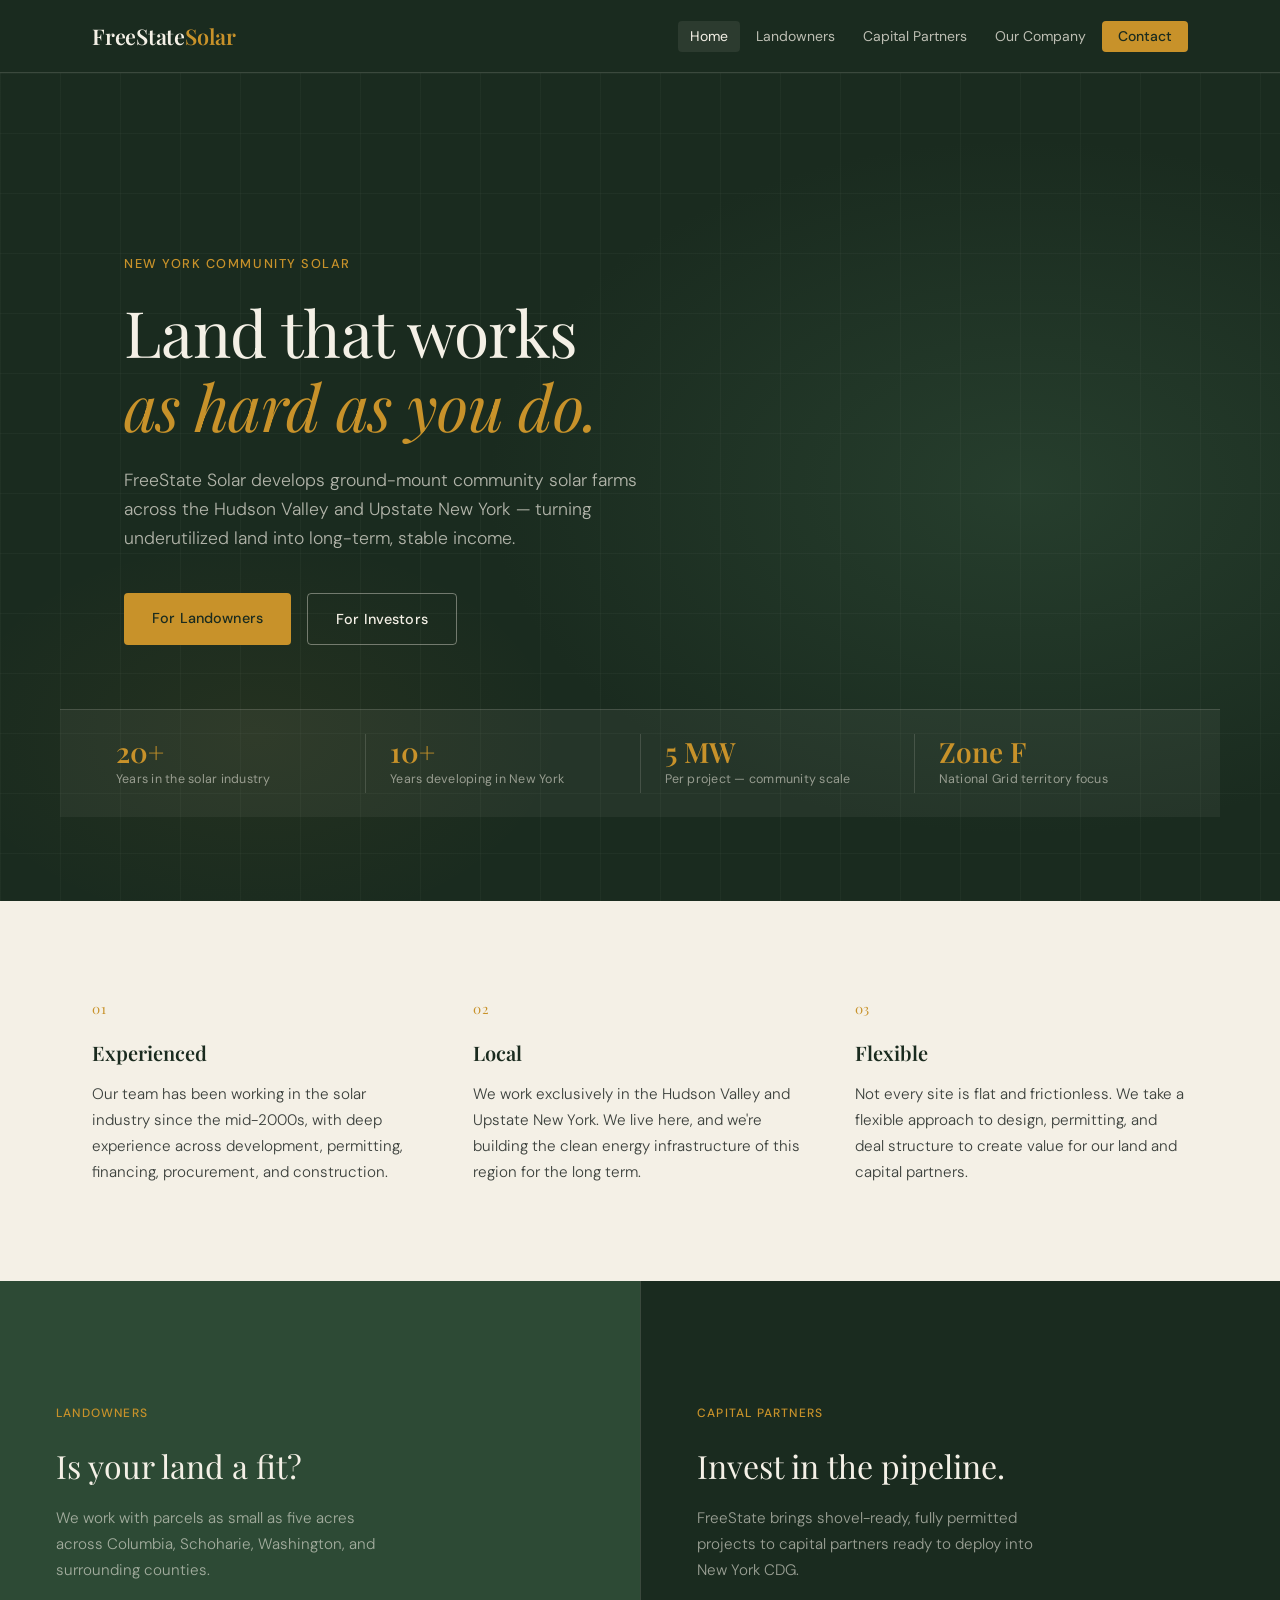
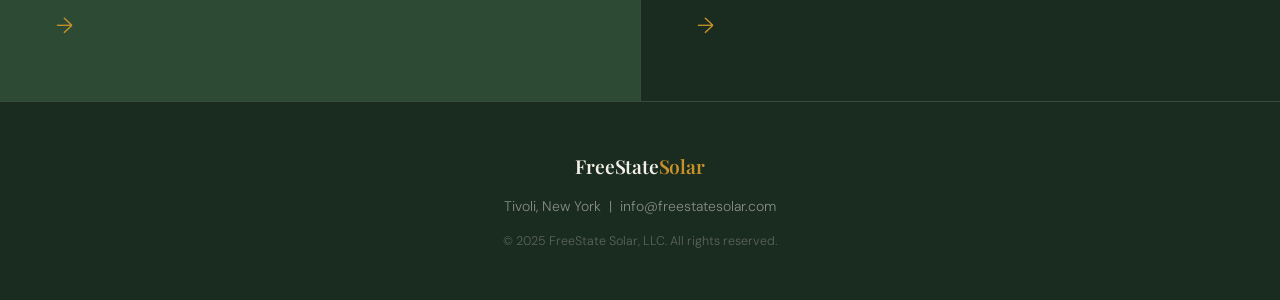
==== index.html @ 4090709e "Add files via upload" ====
<!DOCTYPE html>
<html lang="en">
<head>
  <meta charset="UTF-8">
  <meta name="viewport" content="width=device-width, initial-scale=1.0">
  <title>FreeState Solar — New York Community Solar Developer</title>
  <meta name="description" content="FreeState Solar is a New York community solar developer with two decades of industry experience, working with landowners and capital partners across the Hudson Valley and Upstate New York.">
  <link rel="preconnect" href="https://fonts.googleapis.com">
  <link rel="preconnect" href="https://fonts.gstatic.com" crossorigin>
  <link href="https://fonts.googleapis.com/css2?family=Playfair+Display:ital,wght@0,400;0,600;1,400&family=DM+Sans:wght@300;400;500&display=swap" rel="stylesheet">
  <link rel="stylesheet" href="style.css">
</head>
<body>

  <header class="site-header">
    <nav class="nav">
      <a href="index.html" class="wordmark">FreeState<span>Solar</span></a>
      <button class="nav-toggle" aria-label="Toggle menu">&#9776;</button>
      <ul class="nav-links">
        <li><a href="index.html" class="active">Home</a></li>
        <li><a href="landowners.html">Landowners</a></li>
        <li><a href="capital-partners.html">Capital Partners</a></li>
        <li><a href="company.html">Our Company</a></li>
        <li><a href="contact.html" class="nav-cta">Contact</a></li>
      </ul>
    </nav>
  </header>

  <main>
    <section class="hero">
      <div class="hero-bg"></div>
      <div class="hero-content">
        <p class="hero-eyebrow">New York Community Solar</p>
        <h1>Land that works<br><em>as hard as you do.</em></h1>
        <p class="hero-sub">FreeState Solar develops ground-mount community solar farms across the Hudson Valley and Upstate New York — turning underutilized land into long-term, stable income.</p>
        <div class="hero-actions">
          <a href="landowners.html" class="btn btn-primary">For Landowners</a>
          <a href="capital-partners.html" class="btn btn-ghost">For Investors</a>
        </div>
      </div>
      <div class="hero-stat-bar">
        <div class="stat">
          <span class="stat-num">20+</span>
          <span class="stat-label">Years in the solar industry</span>
        </div>
        <div class="stat-divider"></div>
        <div class="stat">
          <span class="stat-num">10+</span>
          <span class="stat-label">Years developing in New York</span>
        </div>
        <div class="stat-divider"></div>
        <div class="stat">
          <span class="stat-num">5 MW</span>
          <span class="stat-label">Per project — community scale</span>
        </div>
        <div class="stat-divider"></div>
        <div class="stat">
          <span class="stat-num">Zone F</span>
          <span class="stat-label">National Grid territory focus</span>
        </div>
      </div>
    </section>

    <section class="pillars">
      <div class="container">
        <div class="pillar">
          <div class="pillar-num">01</div>
          <h3>Experienced</h3>
          <p>Our team has been working in the solar industry since the mid-2000s, with deep experience across development, permitting, financing, procurement, and construction.</p>
        </div>
        <div class="pillar">
          <div class="pillar-num">02</div>
          <h3>Local</h3>
          <p>We work exclusively in the Hudson Valley and Upstate New York. We live here, and we're building the clean energy infrastructure of this region for the long term.</p>
        </div>
        <div class="pillar">
          <div class="pillar-num">03</div>
          <h3>Flexible</h3>
          <p>Not every site is flat and frictionless. We take a flexible approach to design, permitting, and deal structure to create value for our land and capital partners.</p>
        </div>
      </div>
    </section>

    <section class="split-cta">
      <a href="landowners.html" class="split-panel split-land">
        <div class="split-panel-inner">
          <span class="split-eyebrow">Landowners</span>
          <h2>Is your land a fit?</h2>
          <p>We work with parcels as small as five acres across Columbia, Schoharie, Washington, and surrounding counties.</p>
          <span class="split-arrow">→</span>
        </div>
      </a>
      <a href="capital-partners.html" class="split-panel split-capital">
        <div class="split-panel-inner">
          <span class="split-eyebrow">Capital Partners</span>
          <h2>Invest in the pipeline.</h2>
          <p>FreeState brings shovel-ready, fully permitted projects to capital partners ready to deploy into New York CDG.</p>
          <span class="split-arrow">→</span>
        </div>
      </a>
    </section>
  </main>

  <footer class="site-footer">
    <div class="footer-inner">
      <span class="wordmark">FreeState<span>Solar</span></span>
      <p>Tivoli, New York &nbsp;|&nbsp; <a href="mailto:info@freestatesolar.com">info@freestatesolar.com</a></p>
      <p class="footer-copy">&copy; 2025 FreeState Solar, LLC. All rights reserved.</p>
    </div>
  </footer>

  <script src="nav.js"></script>
</body>
</html>
---- style.css ----
/* =============================================
   FreeState Solar — style.css
   Aesthetic: refined land-editorial
   Palette: deep field green / warm off-white / amber accent
   Typography: Playfair Display (display) + DM Sans (body)
   ============================================= */

:root {
  --green-deep:    #1a2b1f;
  --green-mid:     #2d4a35;
  --green-light:   #3d6147;
  --amber:         #c8922a;
  --amber-light:   #e0a83d;
  --cream:         #f4f0e6;
  --cream-warm:    #ede8da;
  --white:         #fafaf7;
  --text-dark:     #1a1f1b;
  --text-mid:      #3a3f3b;
  --text-muted:    #6b7169;
  --border:        rgba(26,43,31,0.12);
  --border-light:  rgba(244,240,230,0.15);

  --font-display:  'Playfair Display', Georgia, serif;
  --font-body:     'DM Sans', system-ui, sans-serif;

  --max-w:         1160px;
  --max-w-narrow:  720px;
  --nav-h:         72px;
}

*, *::before, *::after { box-sizing: border-box; margin: 0; padding: 0; }

html { scroll-behavior: smooth; }

body {
  font-family: var(--font-body);
  font-weight: 300;
  color: var(--text-dark);
  background: var(--white);
  line-height: 1.7;
  -webkit-font-smoothing: antialiased;
}

/* ── Typography ── */
h1 {
  font-family: var(--font-display);
  font-size: clamp(2.4rem, 5vw, 4rem);
  font-weight: 400;
  line-height: 1.15;
  color: var(--green-deep);
  letter-spacing: -0.01em;
}
h1 em { font-style: italic; color: var(--amber); }

h2 {
  font-family: var(--font-display);
  font-size: clamp(1.6rem, 3vw, 2.4rem);
  font-weight: 400;
  color: var(--green-deep);
  margin-bottom: 1rem;
}

h3 {
  font-family: var(--font-display);
  font-size: 1.25rem;
  font-weight: 600;
  color: var(--green-deep);
  margin-bottom: 0.5rem;
}

h4 {
  font-family: var(--font-body);
  font-size: 0.95rem;
  font-weight: 500;
  text-transform: uppercase;
  letter-spacing: 0.08em;
  color: var(--green-deep);
  margin-bottom: 0.5rem;
}

p { color: var(--text-mid); margin-bottom: 1rem; }
p:last-child { margin-bottom: 0; }

a { color: var(--amber); text-decoration: none; transition: color 0.2s; }
a:hover { color: var(--amber-light); }

/* ── Layout ── */
.container {
  max-width: var(--max-w);
  margin: 0 auto;
  padding: 0 2rem;
}
.container-narrow {
  max-width: var(--max-w-narrow);
}

/* ── Navigation ── */
.site-header {
  position: sticky;
  top: 0;
  z-index: 100;
  background: var(--green-deep);
  border-bottom: 1px solid var(--border-light);
}

.nav {
  max-width: var(--max-w);
  margin: 0 auto;
  padding: 0 2rem;
  height: var(--nav-h);
  display: flex;
  align-items: center;
  justify-content: space-between;
}

.wordmark {
  font-family: var(--font-display);
  font-size: 1.35rem;
  font-weight: 600;
  color: var(--cream);
  letter-spacing: -0.01em;
  text-decoration: none;
  flex-shrink: 0;
}
.wordmark span { color: var(--amber); }
.wordmark:hover { color: var(--cream); }

.nav-links {
  display: flex;
  gap: 0.25rem;
  list-style: none;
  align-items: center;
}

.nav-links a {
  font-family: var(--font-body);
  font-size: 0.875rem;
  font-weight: 400;
  color: rgba(244,240,230,0.75);
  padding: 0.4rem 0.75rem;
  border-radius: 4px;
  transition: color 0.2s, background 0.2s;
  text-decoration: none;
}
.nav-links a:hover,
.nav-links a.active {
  color: var(--cream);
  background: rgba(244,240,230,0.08);
}

.nav-links .nav-cta {
  background: var(--amber);
  color: var(--green-deep) !important;
  font-weight: 500;
  padding: 0.4rem 1rem;
}
.nav-links .nav-cta:hover {
  background: var(--amber-light);
}
.nav-links .nav-cta.active {
  background: var(--amber-light);
}

.nav-toggle {
  display: none;
  background: none;
  border: none;
  color: var(--cream);
  font-size: 1.4rem;
  cursor: pointer;
  padding: 0.25rem;
}

/* ── Buttons ── */
.btn {
  display: inline-block;
  font-family: var(--font-body);
  font-size: 0.9rem;
  font-weight: 500;
  padding: 0.8rem 1.75rem;
  border-radius: 4px;
  transition: all 0.2s;
  cursor: pointer;
  border: none;
  letter-spacing: 0.01em;
  text-decoration: none;
}

.btn-primary {
  background: var(--amber);
  color: var(--green-deep);
}
.btn-primary:hover {
  background: var(--amber-light);
  color: var(--green-deep);
  transform: translateY(-1px);
  box-shadow: 0 4px 16px rgba(200,146,42,0.3);
}

.btn-ghost {
  background: transparent;
  color: var(--cream);
  border: 1px solid rgba(244,240,230,0.4);
}
.btn-ghost:hover {
  border-color: var(--cream);
  color: var(--cream);
  background: rgba(244,240,230,0.06);
}

/* ── Hero ── */
.hero {
  position: relative;
  background: var(--green-deep);
  min-height: calc(100vh - var(--nav-h));
  display: flex;
  flex-direction: column;
  justify-content: center;
  overflow: hidden;
}

.hero-bg {
  position: absolute;
  inset: 0;
  background:
    radial-gradient(ellipse 60% 60% at 80% 50%, rgba(61,97,71,0.35) 0%, transparent 70%),
    radial-gradient(ellipse 40% 40% at 20% 80%, rgba(200,146,42,0.06) 0%, transparent 60%);
  pointer-events: none;
}

/* Subtle grid texture */
.hero-bg::after {
  content: '';
  position: absolute;
  inset: 0;
  background-image:
    linear-gradient(rgba(244,240,230,0.03) 1px, transparent 1px),
    linear-gradient(90deg, rgba(244,240,230,0.03) 1px, transparent 1px);
  background-size: 60px 60px;
}

.hero-content {
  position: relative;
  z-index: 2;
  max-width: var(--max-w);
  margin: 0 auto;
  padding: 6rem 2rem 4rem;
  max-width: 700px;
  margin-left: max(2rem, calc((100vw - var(--max-w)) / 2 + 2rem));
}

.hero-eyebrow {
  font-family: var(--font-body);
  font-size: 0.8rem;
  font-weight: 500;
  text-transform: uppercase;
  letter-spacing: 0.12em;
  color: var(--amber);
  margin-bottom: 1.25rem;
}

.hero h1 { color: var(--cream); margin-bottom: 1.5rem; }
.hero h1 em { color: var(--amber); }

.hero-sub {
  font-size: 1.1rem;
  color: rgba(244,240,230,0.7);
  max-width: 520px;
  margin-bottom: 2.5rem;
  font-weight: 300;
  line-height: 1.65;
}

.hero-actions {
  display: flex;
  gap: 1rem;
  flex-wrap: wrap;
}

.hero-stat-bar {
  position: relative;
  z-index: 2;
  background: rgba(244,240,230,0.05);
  border-top: 1px solid var(--border-light);
  display: flex;
  padding: 0 2rem;
  max-width: var(--max-w);
  margin: 0 auto;
  width: 100%;
}

.stat {
  flex: 1;
  padding: 1.75rem 1.5rem;
  display: flex;
  flex-direction: column;
  gap: 0.3rem;
}

.stat-num {
  font-family: var(--font-display);
  font-size: 1.75rem;
  font-weight: 600;
  color: var(--amber);
  line-height: 1;
}

.stat-label {
  font-size: 0.78rem;
  color: rgba(244,240,230,0.55);
  font-weight: 400;
  letter-spacing: 0.02em;
  line-height: 1.4;
}

.stat-divider {
  width: 1px;
  background: var(--border-light);
  margin: 1.5rem 0;
}

/* ── Pillars ── */
.pillars {
  padding: 6rem 0;
  background: var(--cream);
}

.pillars .container {
  display: grid;
  grid-template-columns: repeat(3, 1fr);
  gap: 3rem;
}

.pillar-num {
  font-family: var(--font-display);
  font-size: 0.85rem;
  color: var(--amber);
  margin-bottom: 1rem;
  font-weight: 400;
  letter-spacing: 0.05em;
}

.pillar h3 { margin-bottom: 0.75rem; }
.pillar p { font-size: 0.95rem; line-height: 1.7; }

.pillars-dark {
  background: var(--green-mid);
}
.pillars-dark h3 { color: var(--cream); }
.pillars-dark p { color: rgba(244,240,230,0.65); }
.pillars-dark .pillar-num { color: var(--amber); }

/* ── Split CTA ── */
.split-cta {
  display: grid;
  grid-template-columns: 1fr 1fr;
  min-height: 420px;
}

.split-panel {
  position: relative;
  display: flex;
  align-items: flex-end;
  text-decoration: none;
  overflow: hidden;
  transition: background 0.3s;
}

.split-land {
  background: var(--green-mid);
}
.split-capital {
  background: var(--green-deep);
  border-left: 1px solid var(--border-light);
}

.split-panel:hover .split-panel-inner {
  transform: translateY(-4px);
}

.split-panel-inner {
  padding: 3.5rem;
  transition: transform 0.3s ease;
  width: 100%;
}

.split-eyebrow {
  display: block;
  font-size: 0.75rem;
  font-weight: 500;
  text-transform: uppercase;
  letter-spacing: 0.1em;
  color: var(--amber);
  margin-bottom: 1rem;
}

.split-panel h2 {
  color: var(--cream);
  font-size: clamp(1.5rem, 2.5vw, 2rem);
  margin-bottom: 0.75rem;
}
.split-panel h2 em { color: var(--amber); font-style: italic; }

.split-panel p {
  color: rgba(244,240,230,0.6);
  font-size: 0.95rem;
  max-width: 340px;
  margin-bottom: 1.5rem;
}

.split-arrow {
  display: inline-block;
  font-size: 1.4rem;
  color: var(--amber);
  transition: transform 0.2s;
}
.split-panel:hover .split-arrow { transform: translateX(6px); }

/* ── Page Hero ── */
.page-hero {
  background: var(--cream);
  padding: 6rem 0 4rem;
  border-bottom: 1px solid var(--border);
}

.page-hero-dark {
  background: var(--green-deep);
  border-bottom: none;
}
.page-hero-dark h1 { color: var(--cream); }
.page-hero-dark .page-hero-sub { color: rgba(244,240,230,0.65); }

.page-hero-sub {
  font-size: 1.1rem;
  color: var(--text-mid);
  max-width: 580px;
  margin-top: 1.25rem;
  line-height: 1.65;
  font-weight: 300;
}

/* ── Process Section ── */
.process-section {
  padding: 6rem 0;
  background: var(--white);
}

.section-title {
  font-family: var(--font-display);
  font-size: 0.8rem;
  font-weight: 400;
  text-transform: uppercase;
  letter-spacing: 0.14em;
  color: var(--amber);
  margin-bottom: 3rem;
}

.process-steps {
  display: grid;
  grid-template-columns: repeat(4, 1fr);
  gap: 2.5rem;
}

.process-step {
  position: relative;
  padding-top: 1rem;
  border-top: 2px solid var(--green-deep);
}

.step-num {
  font-family: var(--font-display);
  font-size: 2.5rem;
  font-weight: 400;
  color: rgba(26,43,31,0.1);
  line-height: 1;
  margin-bottom: 1rem;
}

.process-step h4 { margin-bottom: 0.6rem; }
.process-step p { font-size: 0.9rem; line-height: 1.65; }

/* ── FAQ ── */
.faq-section {
  padding: 5rem 0;
  background: var(--cream);
}

.faq-list {
  display: flex;
  flex-direction: column;
  gap: 0;
}

.faq-item {
  padding: 2rem 0;
  border-bottom: 1px solid var(--border);
}
.faq-item:first-child { border-top: 1px solid var(--border); }

.faq-item h4 {
  margin-bottom: 0.6rem;
  font-size: 0.9rem;
}
.faq-item p { font-size: 0.92rem; line-height: 1.68; }

/* ── About Body ── */
.about-body {
  padding: 6rem 0;
  background: var(--white);
}

.about-block {
  margin-bottom: 3.5rem;
  padding-bottom: 3.5rem;
  border-bottom: 1px solid var(--border);
}
.about-block:last-child { border-bottom: none; margin-bottom: 0; }
.about-block h3 { font-size: 1.35rem; margin-bottom: 1rem; }
.about-block p { font-size: 0.98rem; line-height: 1.78; }
.about-block p + p { margin-top: 0.75rem; }

/* ── Contact Section ── */
.contact-section {
  padding: 6rem 0;
  background: var(--cream-warm);
}

.contact-section-alt {
  background: var(--white);
}

.contact-page-hero {
  padding: 5rem 0 6rem;
  background: var(--cream);
}

.contact-intro {
  color: var(--text-muted);
  font-size: 0.95rem;
  margin-bottom: 2.5rem;
  line-height: 1.65;
}

.contact-info-bar {
  display: flex;
  gap: 3rem;
  margin: 2rem 0 2.5rem;
  padding: 1.5rem 0;
  border-top: 1px solid var(--border);
  border-bottom: 1px solid var(--border);
}

.contact-info-item {
  display: flex;
  flex-direction: column;
  gap: 0.25rem;
}

.contact-info-label {
  font-size: 0.72rem;
  text-transform: uppercase;
  letter-spacing: 0.1em;
  color: var(--text-muted);
  font-weight: 500;
}

.contact-info-item span,
.contact-info-item a {
  font-size: 0.95rem;
  color: var(--text-dark);
  font-weight: 400;
}

/* ── Forms ── */
.contact-form {
  display: flex;
  flex-direction: column;
  gap: 1.25rem;
}

.form-row {
  display: grid;
  grid-template-columns: 1fr 1fr;
  gap: 1.25rem;
}

.form-field {
  display: flex;
  flex-direction: column;
  gap: 0.4rem;
}

.form-field label {
  font-size: 0.8rem;
  font-weight: 500;
  text-transform: uppercase;
  letter-spacing: 0.07em;
  color: var(--text-muted);
}

.form-field input,
.form-field textarea,
.form-field select {
  font-family: var(--font-body);
  font-size: 0.95rem;
  font-weight: 300;
  color: var(--text-dark);
  background: var(--white);
  border: 1px solid var(--border);
  border-radius: 4px;
  padding: 0.7rem 1rem;
  transition: border-color 0.2s, box-shadow 0.2s;
  outline: none;
  appearance: none;
  width: 100%;
}

.form-field input:focus,
.form-field textarea:focus,
.form-field select:focus {
  border-color: var(--amber);
  box-shadow: 0 0 0 3px rgba(200,146,42,0.1);
}

.form-field textarea { resize: vertical; min-height: 100px; }
.form-field select { cursor: pointer; }

/* ── Footer ── */
.site-footer {
  background: var(--green-deep);
  padding: 3rem 0;
  border-top: 1px solid var(--border-light);
}

.footer-inner {
  max-width: var(--max-w);
  margin: 0 auto;
  padding: 0 2rem;
  display: flex;
  flex-direction: column;
  align-items: center;
  gap: 0.75rem;
  text-align: center;
}

.footer-inner .wordmark { font-size: 1.2rem; }

.footer-inner p {
  font-size: 0.875rem;
  color: rgba(244,240,230,0.5);
  margin: 0;
}
.footer-inner p a {
  color: rgba(244,240,230,0.5);
}
.footer-inner p a:hover { color: var(--amber); }

.footer-copy { font-size: 0.78rem !important; color: rgba(244,240,230,0.3) !important; }

/* ── Animations ── */
@keyframes fadeUp {
  from { opacity: 0; transform: translateY(20px); }
  to   { opacity: 1; transform: translateY(0); }
}

.hero-content > * {
  animation: fadeUp 0.7s ease both;
}
.hero-eyebrow  { animation-delay: 0.05s; }
.hero h1       { animation-delay: 0.15s; }
.hero-sub      { animation-delay: 0.25s; }
.hero-actions  { animation-delay: 0.35s; }

/* ── Responsive ── */
@media (max-width: 900px) {
  .pillars .container { grid-template-columns: 1fr; gap: 2rem; }
  .process-steps { grid-template-columns: 1fr 1fr; }
  .split-cta { grid-template-columns: 1fr; }
  .split-capital { border-left: none; border-top: 1px solid var(--border-light); }
  .hero-stat-bar { flex-wrap: wrap; }
  .stat { min-width: 45%; }
  .stat-divider { display: none; }
}

@media (max-width: 640px) {
  .nav-links { 
    display: none; 
    flex-direction: column;
    position: absolute;
    top: var(--nav-h);
    left: 0; right: 0;
    background: var(--green-deep);
    padding: 1rem 0;
    border-bottom: 1px solid var(--border-light);
    gap: 0;
  }
  .nav-links.open { display: flex; }
  .nav-links li { width: 100%; }
  .nav-links a { display: block; padding: 0.75rem 2rem; border-radius: 0; }
  .nav-links .nav-cta { margin: 0.5rem 2rem; display: inline-block; }
  .nav-toggle { display: block; }
  .nav { position: relative; }

  .hero-content { padding: 4rem 1.5rem 3rem; margin-left: 0; }
  .hero-stat-bar { padding: 0 1.5rem; }
  .stat { min-width: 100%; padding: 1.25rem 0; }
  .form-row { grid-template-columns: 1fr; }
  .process-steps { grid-template-columns: 1fr; }
  .contact-info-bar { flex-direction: column; gap: 1.25rem; }
  .split-panel-inner { padding: 2.5rem 1.5rem; }
  .container { padding: 0 1.5rem; }
  .pillars, .process-section, .faq-section, .about-body,
  .contact-section, .page-hero, .contact-page-hero { padding: 4rem 0; }
}
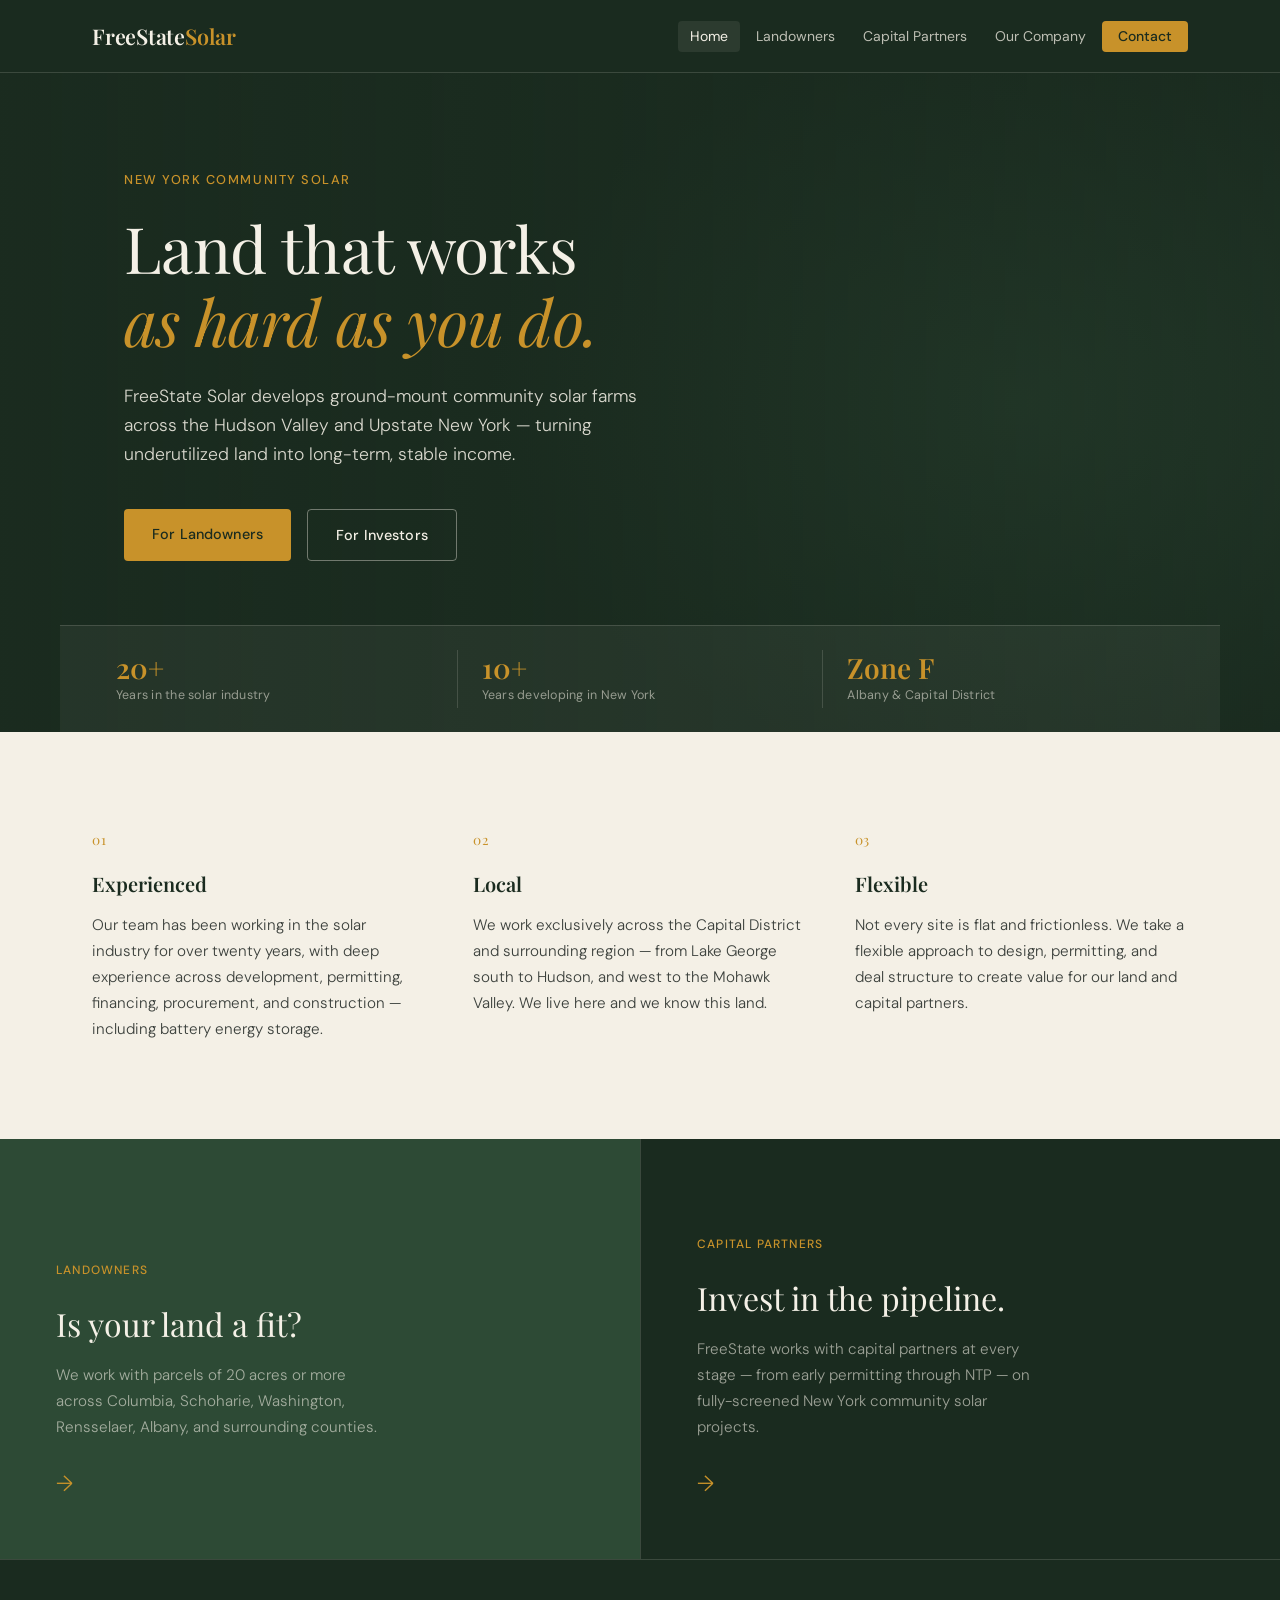
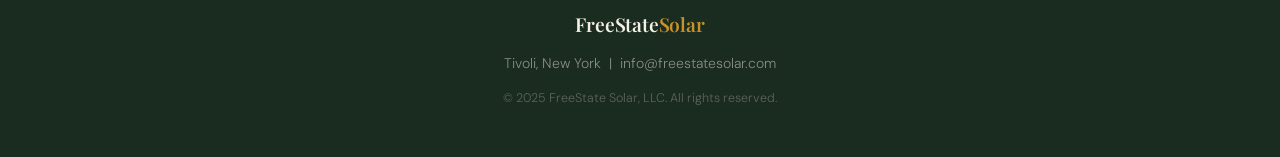
==== commit 5c59db6b: "Add files via upload" ====
--- a/index.html
+++ b/index.html
@@ -50,13 +50,8 @@
         </div>
         <div class="stat-divider"></div>
         <div class="stat">
-          <span class="stat-num">5 MW</span>
-          <span class="stat-label">Per project — community scale</span>
-        </div>
-        <div class="stat-divider"></div>
-        <div class="stat">
           <span class="stat-num">Zone F</span>
-          <span class="stat-label">National Grid territory focus</span>
+          <span class="stat-label">Albany &amp; Capital District</span>
         </div>
       </div>
     </section>
@@ -66,12 +61,12 @@
         <div class="pillar">
           <div class="pillar-num">01</div>
           <h3>Experienced</h3>
-          <p>Our team has been working in the solar industry since the mid-2000s, with deep experience across development, permitting, financing, procurement, and construction.</p>
+          <p>Our team has been working in the solar industry for over twenty years, with deep experience across development, permitting, financing, procurement, and construction — including battery energy storage.</p>
         </div>
         <div class="pillar">
           <div class="pillar-num">02</div>
           <h3>Local</h3>
-          <p>We work exclusively in the Hudson Valley and Upstate New York. We live here, and we're building the clean energy infrastructure of this region for the long term.</p>
+          <p>We work exclusively across the Capital District and surrounding region — from Lake George south to Hudson, and west to the Mohawk Valley. We live here and we know this land.</p>
         </div>
         <div class="pillar">
           <div class="pillar-num">03</div>
@@ -86,7 +81,7 @@
         <div class="split-panel-inner">
           <span class="split-eyebrow">Landowners</span>
           <h2>Is your land a fit?</h2>
-          <p>We work with parcels as small as five acres across Columbia, Schoharie, Washington, and surrounding counties.</p>
+          <p>We work with parcels of 20 acres or more across Columbia, Schoharie, Washington, Rensselaer, Albany, and surrounding counties.</p>
           <span class="split-arrow">→</span>
         </div>
       </a>
@@ -94,7 +89,7 @@
         <div class="split-panel-inner">
           <span class="split-eyebrow">Capital Partners</span>
           <h2>Invest in the pipeline.</h2>
-          <p>FreeState brings shovel-ready, fully permitted projects to capital partners ready to deploy into New York CDG.</p>
+          <p>FreeState works with capital partners at every stage — from early permitting through NTP — on fully-screened New York community solar projects.</p>
           <span class="split-arrow">→</span>
         </div>
       </a>
--- a/style.css
+++ b/style.css
@@ -9,6 +9,7 @@
   --green-deep:    #1a2b1f;
   --green-mid:     #2d4a35;
   --green-light:   #3d6147;
+  --green-hero:    #1a2b1f;
   --amber:         #c8922a;
   --amber-light:   #e0a83d;
   --cream:         #f4f0e6;
@@ -212,7 +213,7 @@
 .hero {
   position: relative;
   background: var(--green-deep);
-  min-height: calc(100vh - var(--nav-h));
+  min-height: 70vh;
   display: flex;
   flex-direction: column;
   justify-content: center;
@@ -222,21 +223,27 @@
 .hero-bg {
   position: absolute;
   inset: 0;
-  background:
-    radial-gradient(ellipse 60% 60% at 80% 50%, rgba(61,97,71,0.35) 0%, transparent 70%),
-    radial-gradient(ellipse 40% 40% at 20% 80%, rgba(200,146,42,0.06) 0%, transparent 60%);
   pointer-events: none;
 }
 
-/* Subtle grid texture */
+.hero-bg::before {
+  content: '';
+  position: absolute;
+  inset: 0;
+  background-image: url('https://images.unsplash.com/photo-1509391366360-2e959784a276?auto=format&fit=crop&w=1600&q=80');
+  background-size: cover;
+  background-position: center;
+  opacity: 0.37;
+}
+
+/* Overlay to keep text legible */
 .hero-bg::after {
   content: '';
   position: absolute;
   inset: 0;
-  background-image:
-    linear-gradient(rgba(244,240,230,0.03) 1px, transparent 1px),
-    linear-gradient(90deg, rgba(244,240,230,0.03) 1px, transparent 1px);
-  background-size: 60px 60px;
+  background:
+    linear-gradient(to right, rgba(26,43,31,0.75) 0%, rgba(26,43,31,0.3) 100%),
+    radial-gradient(ellipse 60% 80% at 80% 50%, rgba(61,97,71,0.3) 0%, transparent 70%);
 }
 
 .hero-content {
@@ -264,7 +271,7 @@
 
 .hero-sub {
   font-size: 1.1rem;
-  color: rgba(244,240,230,0.7);
+  color: rgba(244,240,230,0.88);
   max-width: 520px;
   margin-bottom: 2.5rem;
   font-weight: 300;
@@ -421,6 +428,14 @@
   background: var(--cream);
   padding: 6rem 0 4rem;
   border-bottom: 1px solid var(--border);
+}
+
+/* Italic lines on inner pages: smaller, softer amber */
+.page-hero h1 em,
+.page-hero-dark h1 em {
+  font-size: 0.88em;
+  color: #b8892a;
+  opacity: 0.9;
 }
 
 .page-hero-dark {
